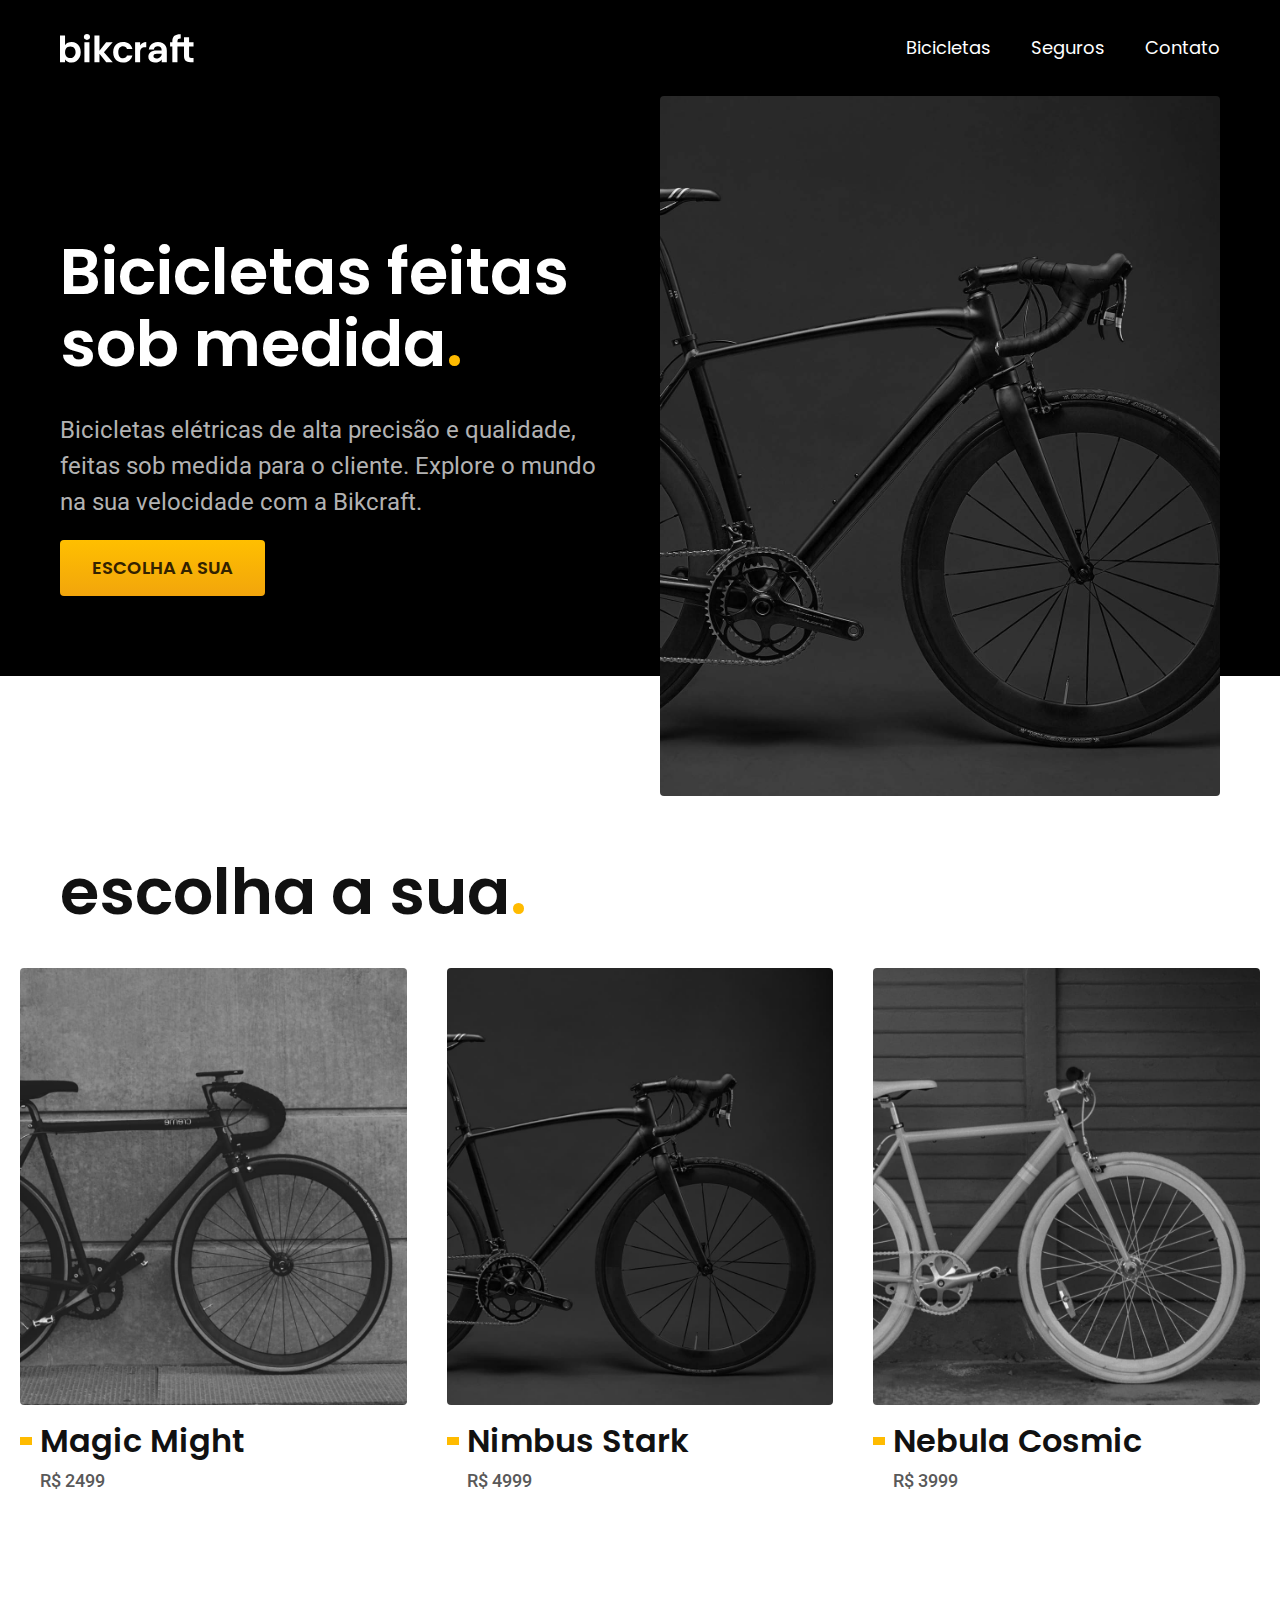
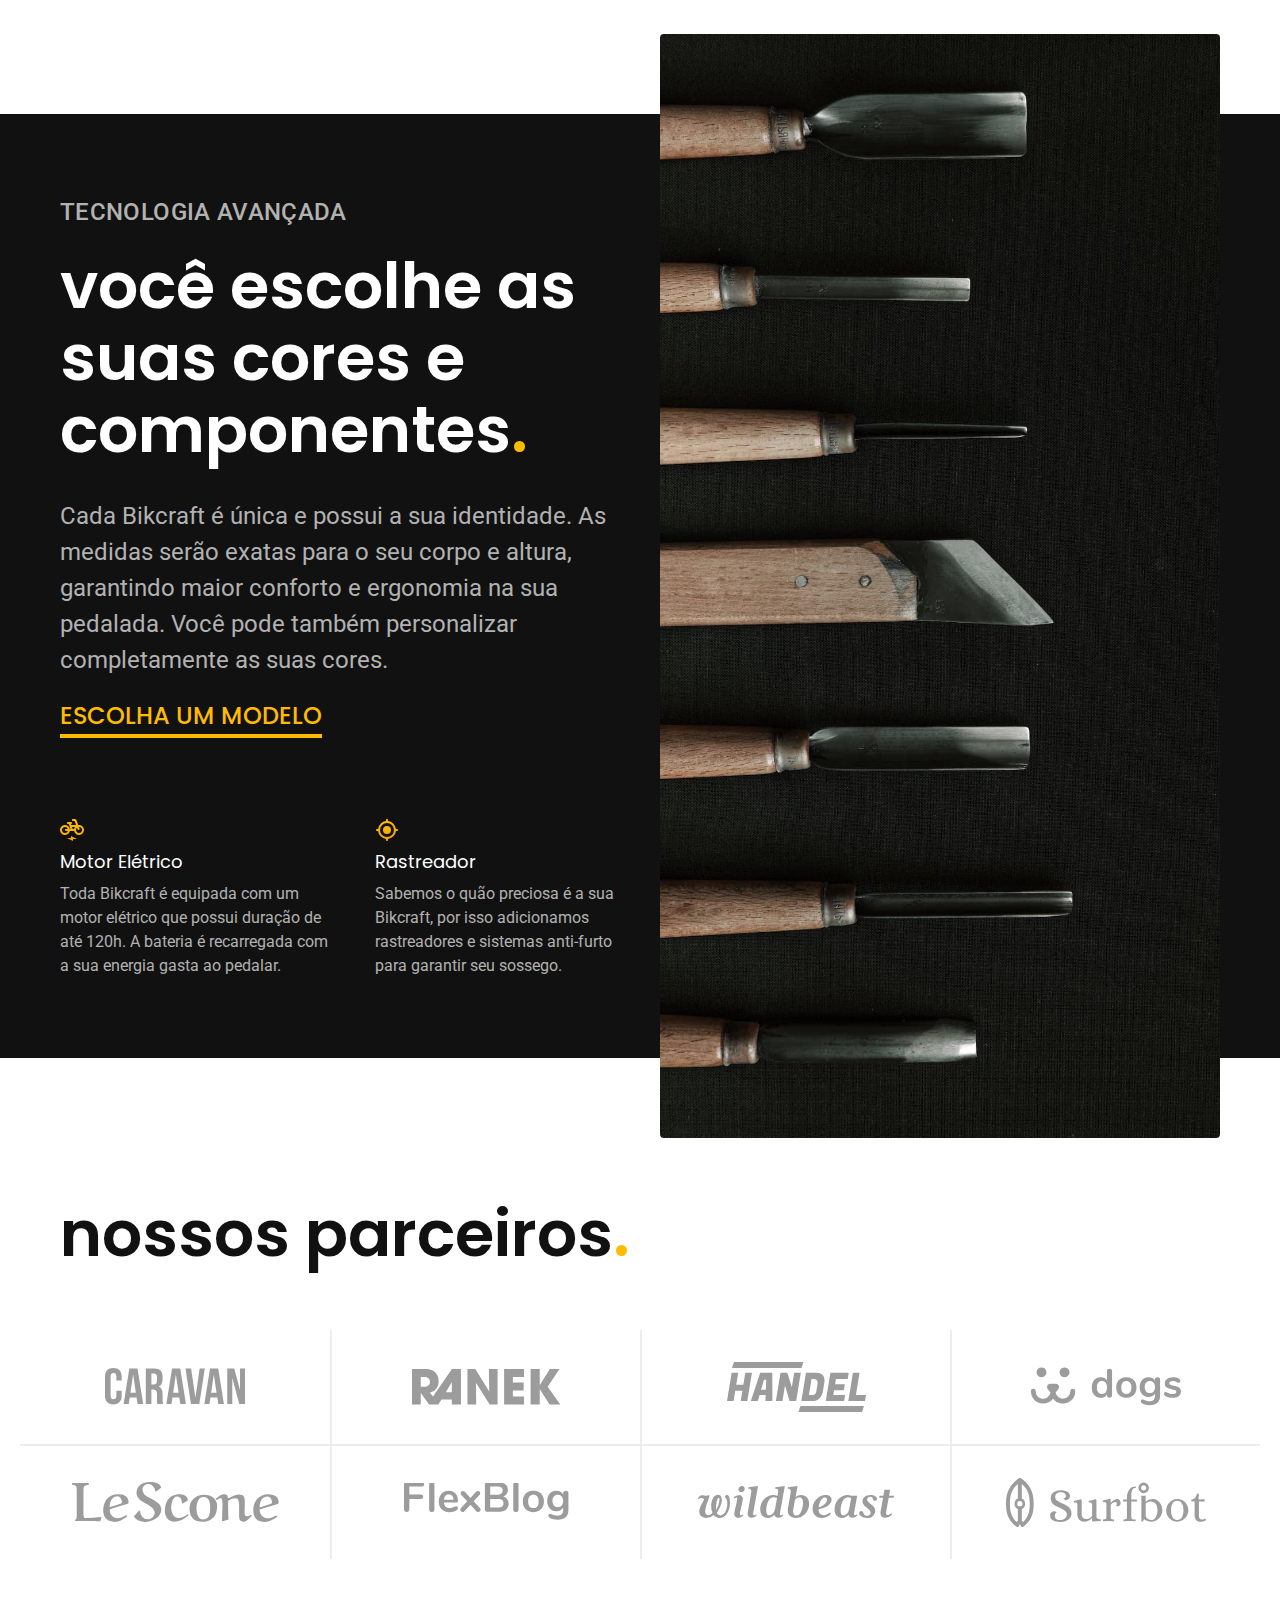
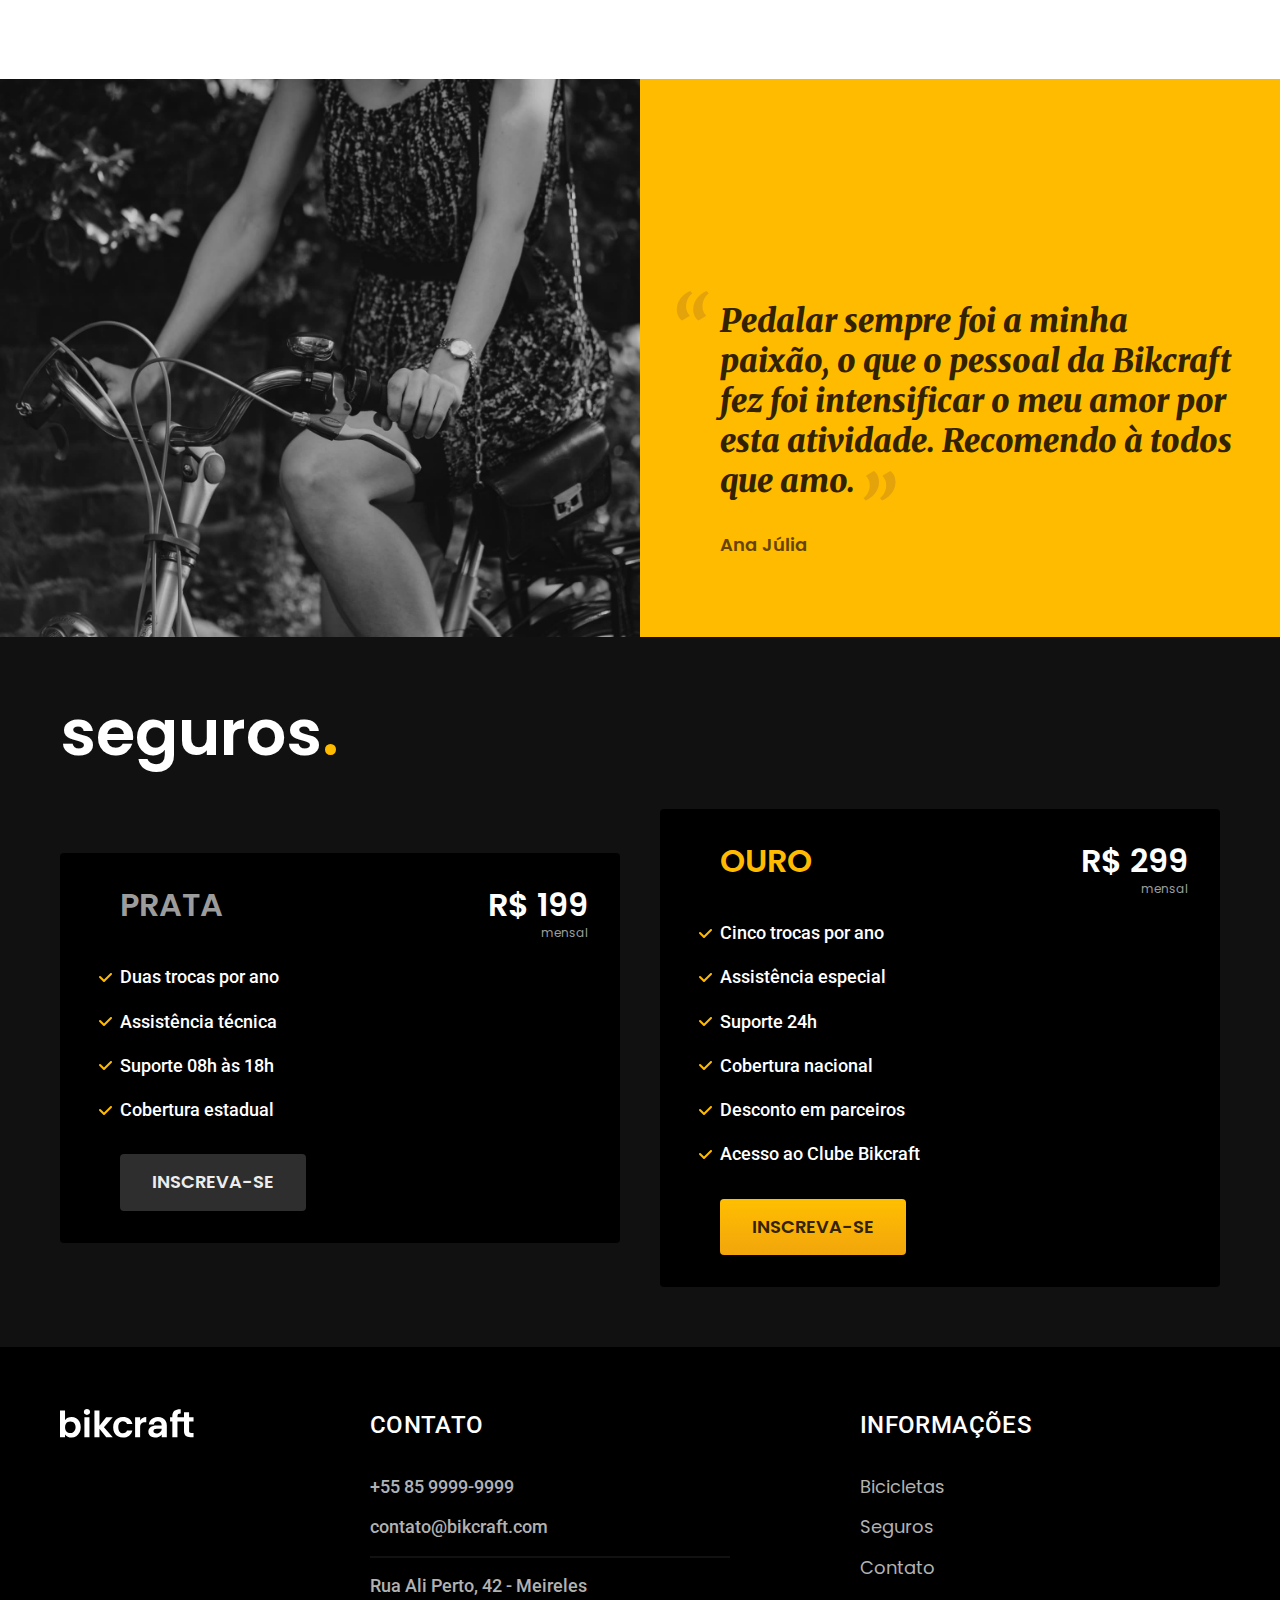
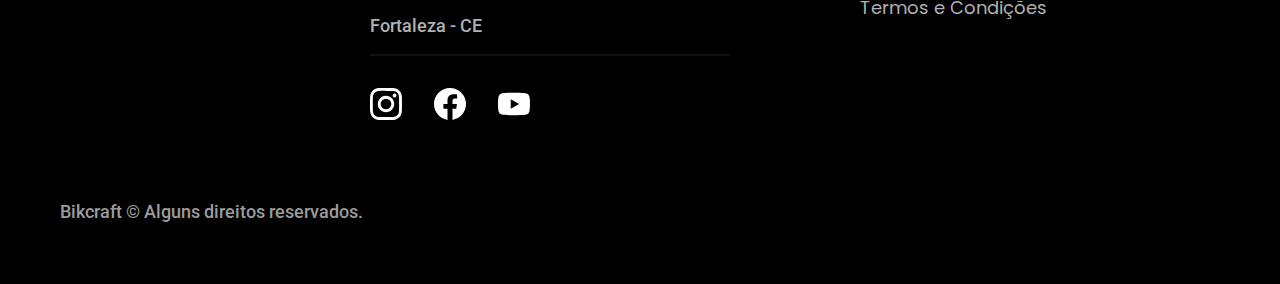
==== index.html @ 3d873d55 "Footer" ====
<!DOCTYPE html>
<html lang="pt-br">
<head>
  <meta charset="UTF-8">
  <meta name="viewport" content="width=device-width, initial-scale=1.0">
  <title>Bikcraft - Bicicletas Elétricas</title>
  <meta name="description" content="Bicicletas elétricas de alta precisão e qualidade feitas sob medida para o cliente. Explore o mundo na sua velocidade com a Bikcraft.">

  <link rel="stylesheet" href="/css/style.css">
  <link rel="preconnect" href="https://fonts.googleapis.com">
  <link rel="preconnect" href="https://fonts.gstatic.com" crossorigin>
  <link href="https://fonts.googleapis.com/css2?family=Merriweather:ital,opsz,wght@1,18..144,900&family=Poppins:wght@400;600&family=Roboto:wght@100..900&display=swap" rel="stylesheet">
</head>
<body>
  <header class="header-bg">
    <div class="header container">
      <a href="/">
        <img src="/img/bikcraft.svg" alt="Bikcraft">
      </a>
      <nav aria-label="primaria">
        <ul class="header-menu font-1-m cor-0">
          <li><a href="/bicicletas.html">Bicicletas</a></li>
          <li><a href="/seguros.html">Seguros</a></li>
          <li><a href="/contato.html">Contato</a></li>
        </ul>
      </nav>
    </div>
  </header>

  <main class="introducao-bg">
    <div class="introducao container">
      <div class="introducao-conteudo">
        <h1 class="font-1-xxl cor-0">Bicicletas feitas
        sob medida<span class="cor-p1">.</span></h1>
        <p class="font-2-l cor-5">Bicicletas elétricas de alta precisão e qualidade, feitas sob medida para o cliente. Explore o mundo na sua velocidade
        com a Bikcraft.</p>
        <a href="/bicicletas.html" class="botao">Escolha a sua</a>
      </div>
      <div>
        <img src="/img/fotos/introducao.jpg" alt="Bicicleta elétrica preta.">
      </div>
    </div>
  </main>

  <article class="bicicletas-lista">
    <h2 class="container font-1-xxl">escolha a sua<span class="cor-p1">.</span></h2>
    <ul>
      <li>
        <a href="/bicicletas/magic.html">
          <img src="/img/bicicletas/magic-home.jpg" alt="Bicicleta preta">
          <h3 class="font-1-xl">Magic Might</h3>
          <span class="font-2-m cor-8">R$ 2499</span>
        </a>
      </li>
      <li>
        <a href="/bicicletas/nimbus.html">
          <img src="/img/bicicletas/nimbus-home.jpg" alt="Bicicleta preta">
          <h3 class="font-1-xl">Nimbus Stark</h3>
          <span class="font-2-m cor-8">R$ 4999</span>
        </a>
      </li>
      <li>
        <a href="/bicicletas/nebula.html">
          <img src="/img/bicicletas/nebula-home.jpg" alt="Bicicleta preta">
          <h3 class="font-1-xl">Nebula Cosmic</h3>
          <span class="font-2-m cor-8">R$ 3999</span>
        </a>
      </li>
    </ul>
  </article>

  <article class="tecnologia-bg">
    <div class="tecnologia container">
      <div class="tecnologia-conteudo">
        <span class="font-2-l-b cor-5">Tecnologia Avançada</span>
        <h2 class="font-1-xxl cor-0">você escolhe as suas cores e componentes<span class="cor-p1">.</span></h2>
        <p class="font-2-l cor-5">Cada Bikcraft é única e possui a sua identidade. As medidas serão exatas para o seu corpo e altura, garantindo maior
        conforto e ergonomia na sua pedalada. Você pode também personalizar completamente as suas cores.</p>
        <a href="/bicicletas.html" class="link">Escolha um modelo</a>
        <div class="tecnologia-vantagens">
          <div>
            <img src="/img/icones/eletrica.svg" alt="">
            <h3 class="font-1-m cor-0">Motor Elétrico</h3>
            <p class="font-2-s cor-5">Toda Bikcraft é equipada com um motor elétrico que possui duração de até 120h. A bateria é recarregada com a sua energia gasta ao pedalar.</p>
          </div>
          <div>
            <img src="/img/icones/rastreador.svg" alt="">
            <h3 class="font-1-m cor-0">Rastreador</h3>
            <p class="font-2-s cor-5">Sabemos o quão preciosa é a sua Bikcraft, por isso adicionamos rastreadores e sistemas anti-furto para garantir seu sossego.</p>
          </div>
        </div>
      </div>
      <div class="tecnologia-imagem">
        <img src="/img/fotos/tecnologia.jpg" alt="">
      </div>
    </div>
  </article>

  <section class="parceiros" aria-label="Nossos Parceiros">
    <h2 class="container font-1-xxl">nossos parceiros<span class="cor-p1">.</span></h2>

    <ul>
      <li><img src="/img/parceiros/caravan.svg" alt="caravan"></li>
      <li><img src="/img/parceiros/ranek.svg" alt="ranek"></li>
      <li><img src="/img/parceiros/handel.svg" alt="handel.svg"></li>
      <li><img src="/img/parceiros/dogs.svg" alt="dogs"></li>
      <li><img src="/img/parceiros/lescone.svg" alt="lescone"></li>
      <li><img src="/img/parceiros/flexblog.svg" alt="flexblog"></li>
      <li><img src="/img/parceiros/wildbeast.svg" alt="wildbeast.svg"></li>
      <li><img src="/img/parceiros/surfbot.svg" alt="surfbot"></li>
    </ul>
  </section>

  <section class="depoimento" aria-label="Depoimento">
    <div>
      <img src="/img/fotos/depoimento.jpg" alt="Pessoa pedalando uma bicicleta Bikcraft">
    </div>
    <div class="depoimento-conteudo">
      <blockquote class="font-1-xl cor-p5">
        <p>Pedalar sempre foi a minha paixão, o que o pessoal da Bikcraft fez foi intensificar o meu amor por esta atividade.
        Recomendo à todos que amo.</p>
      </blockquote>
      <span class="font-1-m-b cor-p4">Ana Júlia</span>
    </div>
  </section>

  <article class="seguros-bg">
    <div class="seguros container">
      <h2 class="font-1-xxl cor-0">seguros<span class="cor-p1">.</span></h2>
      <div class="seguros-item">
        <h3 class="font-1-xl cor-6">PRATA</h3>
        <span class="font-1-xl cor-0">R$ 199 <span class="font-1-xs cor-6">mensal</span></span>
        <ul class="font-2-m cor-0">
          <li>Duas trocas por ano</li>
          <li>Assistência técnica</li>
          <li>Suporte 08h às 18h</li>
          <li>Cobertura estadual</li>
        </ul>
        <a href="/orcamento.html" class="botao secundario">Inscreva-se</a>
      </div>
      <div class="seguros-item">
        <h3 class="font-1-xl cor-p1">OURO</h3>
        <span class="font-1-xl cor-0">R$ 299 <span class="font-1-xs cor-6">mensal</span></span>
        <ul class="font-2-m cor-0">
          <li>Cinco trocas por ano</li>
          <li>Assistência especial</li>
          <li>Suporte 24h</li>
          <li>Cobertura nacional</li>
          <li>Desconto em parceiros</li>
          <li>Acesso ao Clube Bikcraft</li>
        </ul>
        <a href="/orcamento.html" class="botao">Inscreva-se</a>
      </div>
    </div>
  </article>

<footer class="footer-bg">
  <div class="footer container">
    <img src="./img/bikcraft.svg" alt="Bikcraft">
    <div class="footer-contato">
      <h3 class="font-2-l-b cor-0">Contato</h3>
      <ul class="font-2-m cor-5">
        <li><a href="tel:552199999999">+55 85 9999-9999</a></li>
        <li><a href="mailto:contato@bikcraft.com">contato@bikcraft.com</a></li>
        <li>Rua Ali Perto, 42 - Meireles</li>
        <li>Fortaleza - CE</li>
      </ul>
      <div class="footer-redes">
        <a href="./">
          <img src="./img/redes/instagram.svg" alt="Instagram">
        </a>
        <a href="./">
          <img src="./img/redes/facebook.svg" alt="Facebook">
        </a>
        <a href="./">
          <img src="./img/redes/youtube.svg" alt="Youtube">
        </a>
      </div>
    </div>
    <div class="footer-informacoes">
      <h3 class="font-2-l-b cor-0">Informações</h3>
      <nav>
        <ul class="font-1-m cor-5">
          <li><a href="./bicicletas.html">Bicicletas</a></li>
          <li><a href="./seguros.html">Seguros</a></li>
          <li><a href="./contato.html">Contato</a></li>
          <li><a href="./termos.html">Termos e Condições</a></li>
        </ul>
      </nav>
    </div>
    <p class="footer-copy font-2-m cor-6">Bikcraft © Alguns direitos reservados.</p>
  </div>
</footer>
</body>
</html>
---- css/style.css ----
@import "./global/global.css";
@import "./utilidades/tipografia.css";
@import "./utilidades/cores.css";

@import "./global/header.css";
@import "./global/footer.css";

/* Utilidades */
@import "./utilidades/componentes.css";

/* Home */
@import "./home/introducao.css";
@import "./home/tecnologia.css";
@import "./home/parceiros.css";
@import "./home/depoimento.css";

/* Bicicletas */
@import "./bicicletas/bicicletas-lista.css";

/* Seguros */
@import "./seguros/seguros.css";
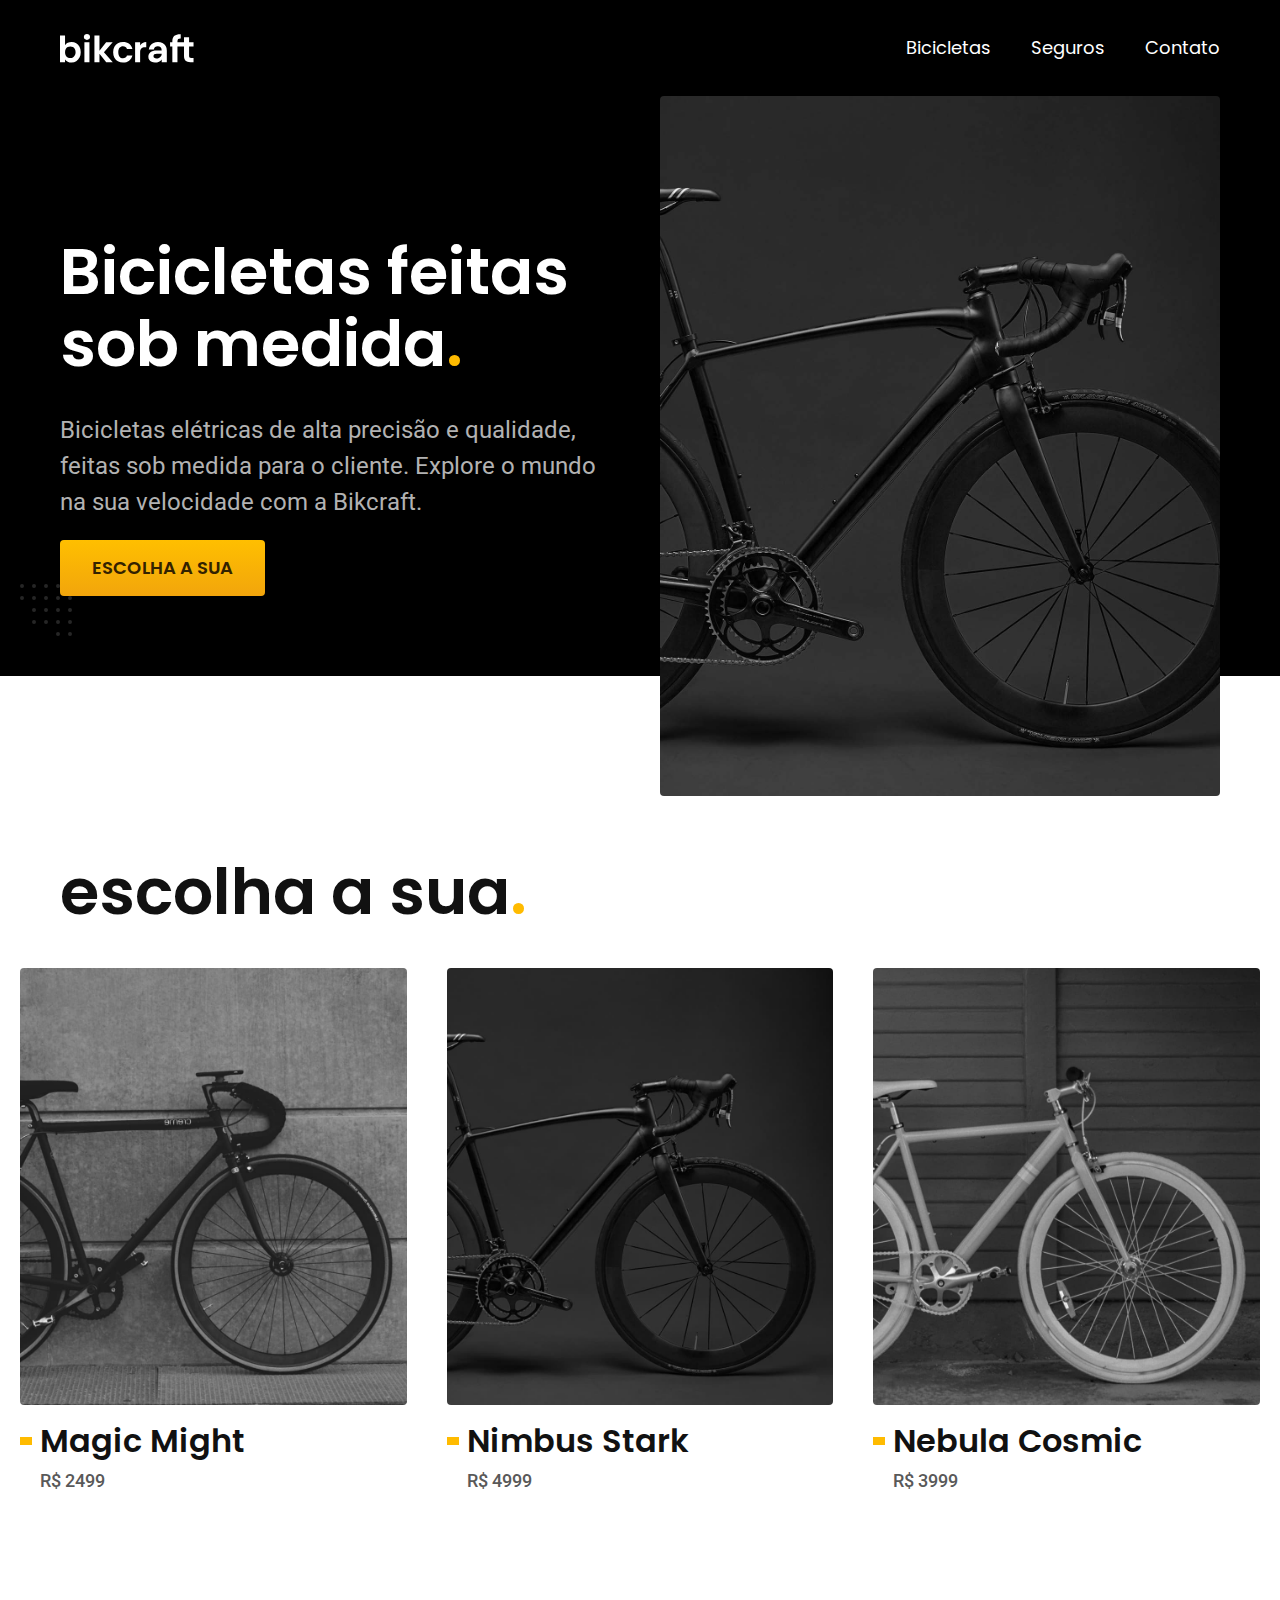
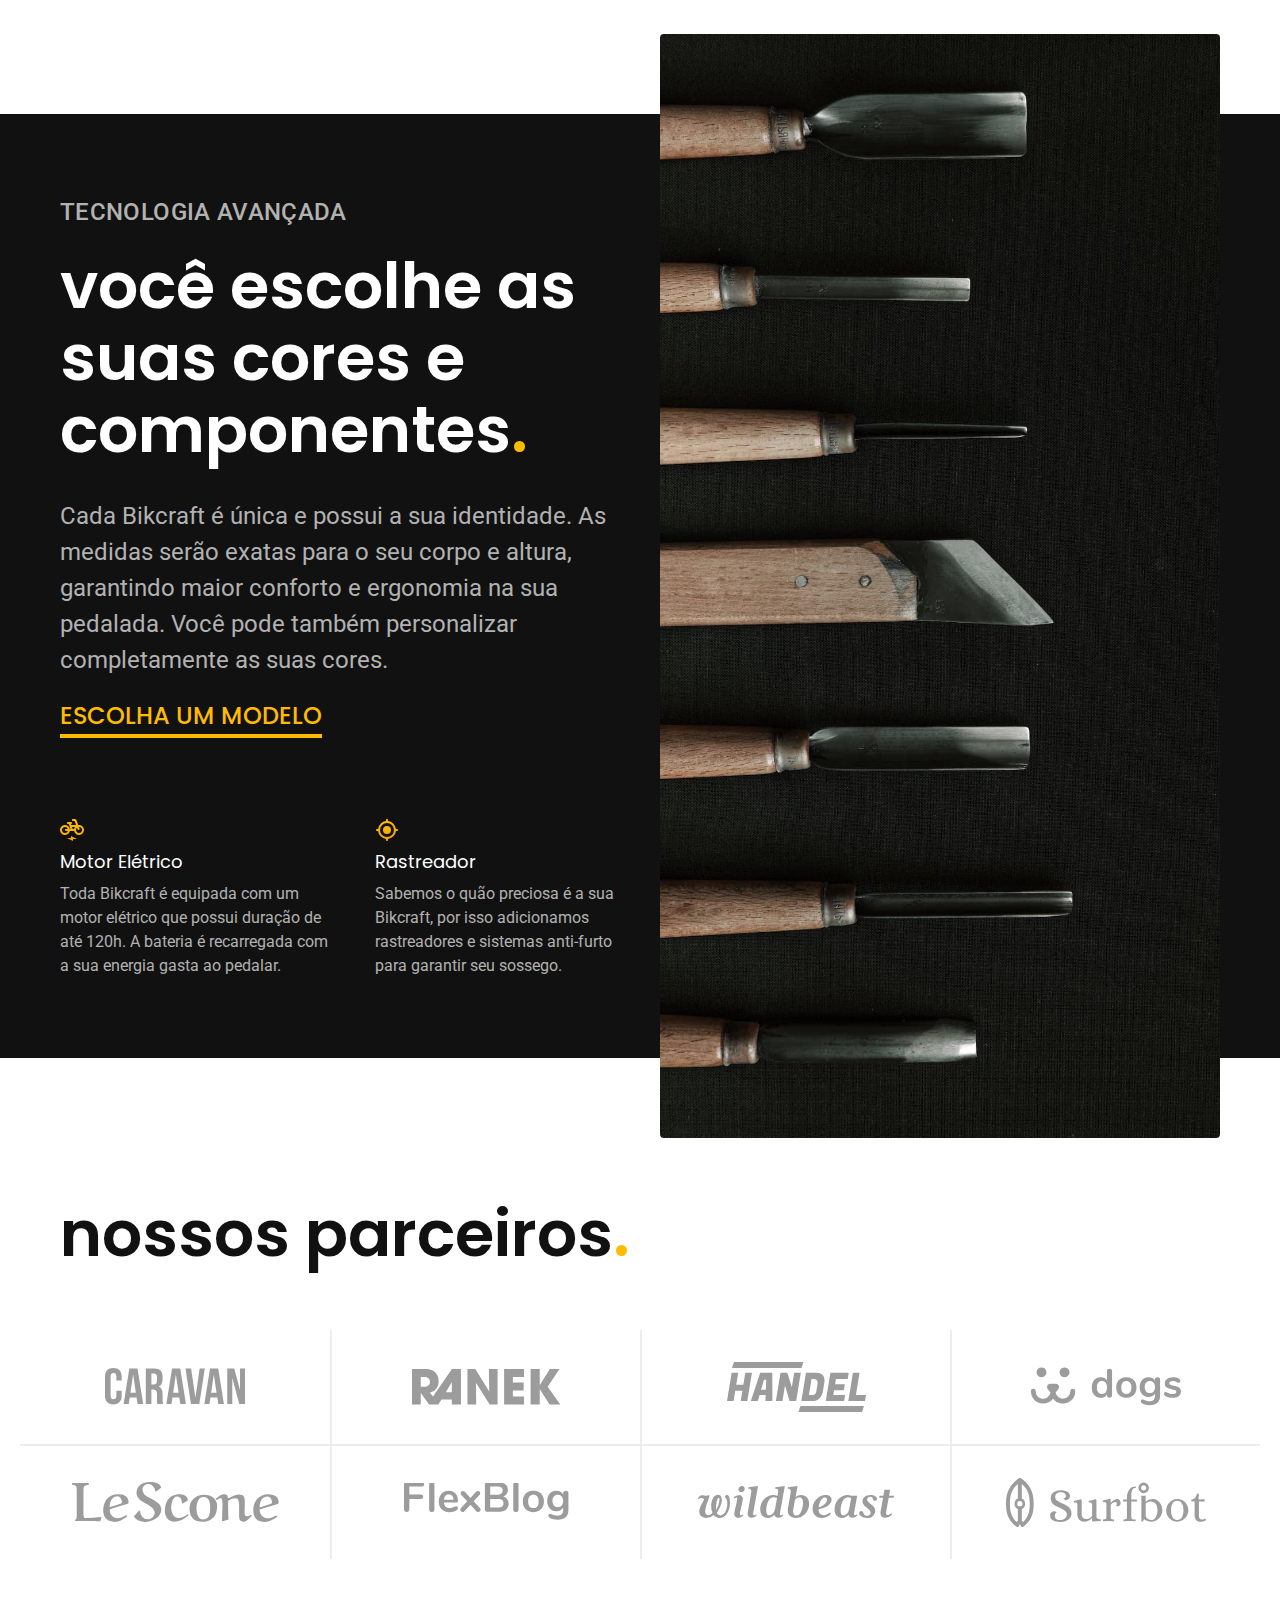
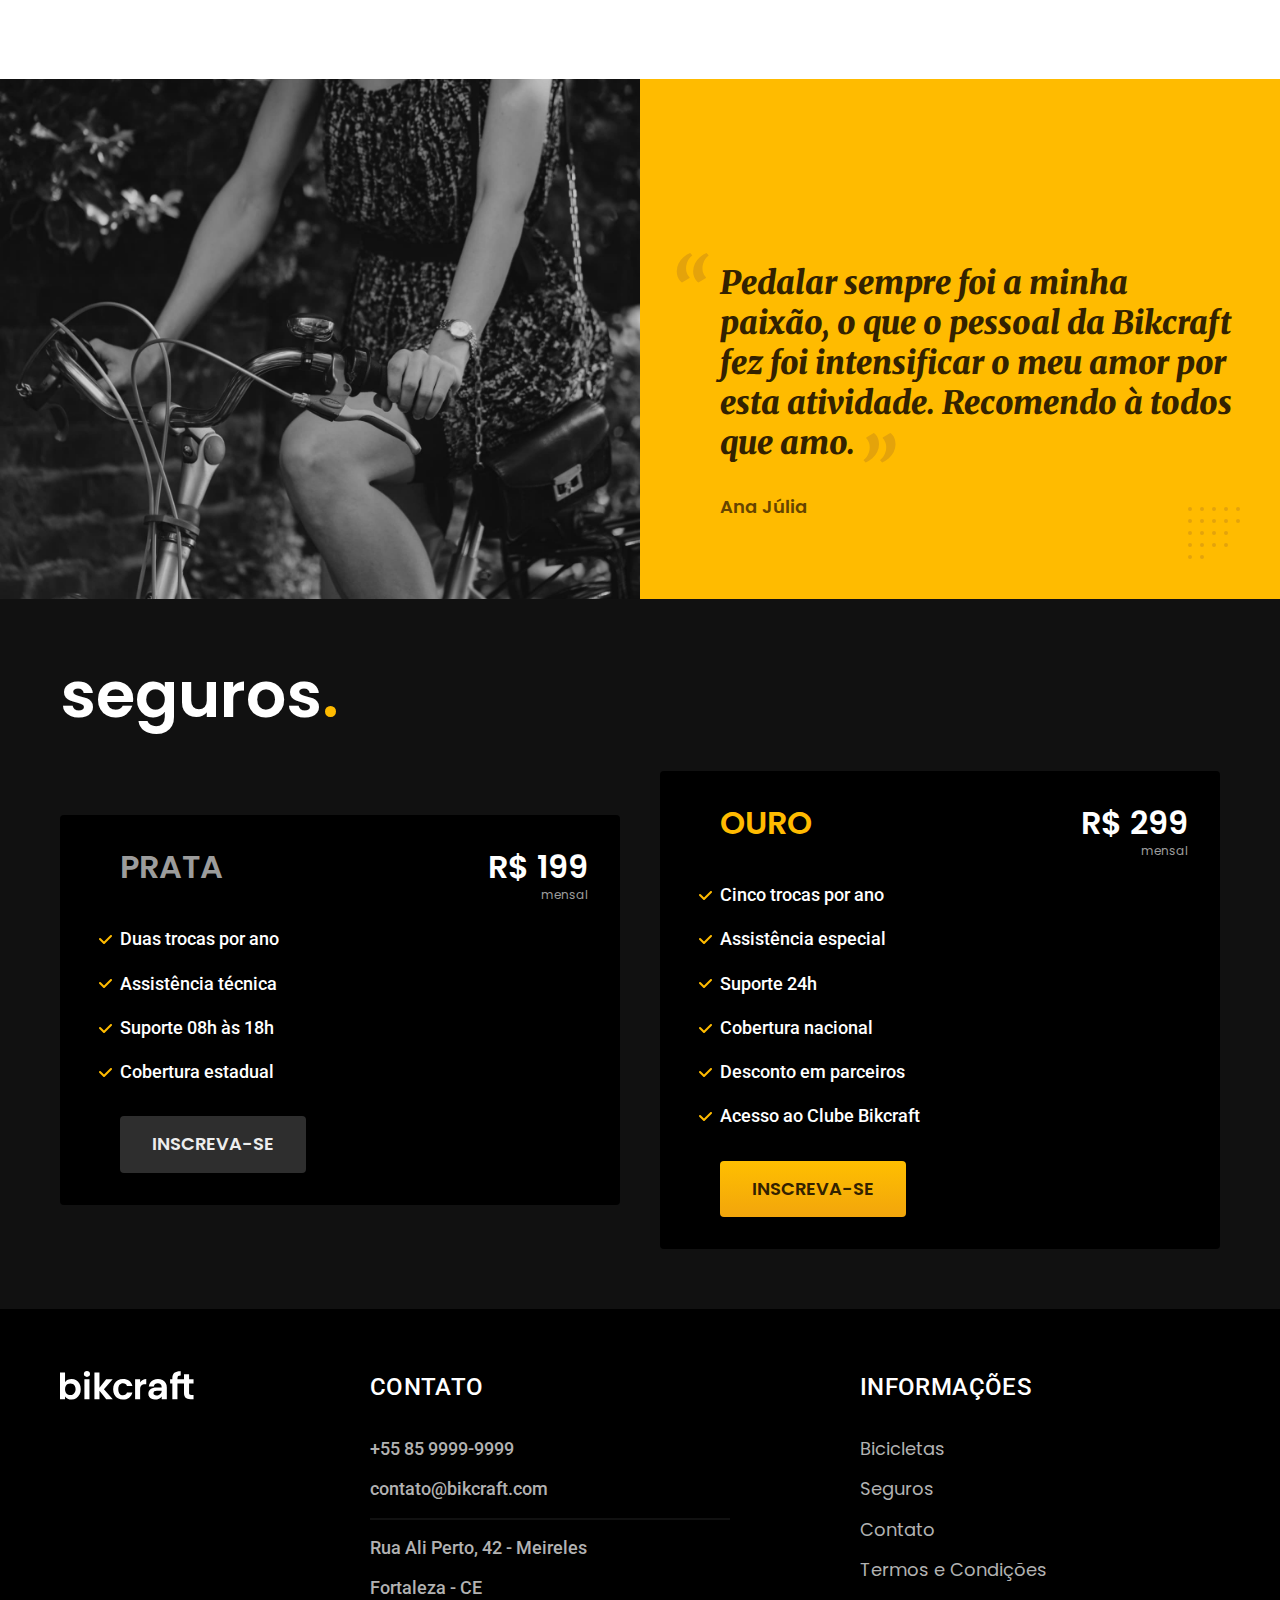
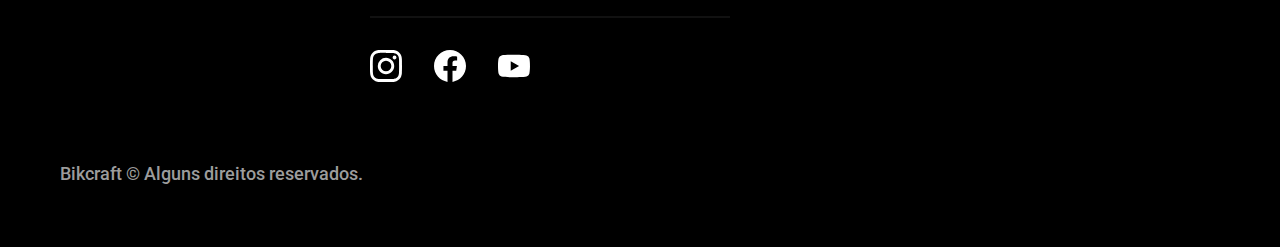
==== commit 5e9821ff: "Otimizações" ====
--- a/index.html
+++ b/index.html
@@ -6,6 +6,7 @@
   <title>Bikcraft - Bicicletas Elétricas</title>
   <meta name="description" content="Bicicletas elétricas de alta precisão e qualidade feitas sob medida para o cliente. Explore o mundo na sua velocidade com a Bikcraft.">
 
+  <link rel="preload" href="/css/style.css" as="style">
   <link rel="stylesheet" href="/css/style.css">
   <link rel="preconnect" href="https://fonts.googleapis.com">
   <link rel="preconnect" href="https://fonts.gstatic.com" crossorigin>
@@ -15,7 +16,7 @@
   <header class="header-bg">
     <div class="header container">
       <a href="/">
-        <img src="/img/bikcraft.svg" alt="Bikcraft">
+        <img src="/img/bikcraft.svg" width="136" height="32" alt="Bikcraft">
       </a>
       <nav aria-label="primaria">
         <ul class="header-menu font-1-m cor-0">
@@ -36,9 +37,10 @@
         com a Bikcraft.</p>
         <a href="/bicicletas.html" class="botao">Escolha a sua</a>
       </div>
-      <div>
-        <img src="/img/fotos/introducao.jpg" alt="Bicicleta elétrica preta.">
-      </div>
+      <picture>
+        <source media="(max-width: 800px)" srcset="/img/bicicletas/nimbus.jpg">
+        <img src="/img/fotos/introducao.jpg" width="1280" height="1600" alt="Bicicleta elétrica preta.">
+      </picture>
     </div>
   </main>
 
@@ -47,21 +49,21 @@
     <ul>
       <li>
         <a href="/bicicletas/magic.html">
-          <img src="/img/bicicletas/magic-home.jpg" alt="Bicicleta preta">
+          <img src="/img/bicicletas/magic-home.jpg" width="920" height="1040" alt="Bicicleta preta">
           <h3 class="font-1-xl">Magic Might</h3>
           <span class="font-2-m cor-8">R$ 2499</span>
         </a>
       </li>
       <li>
         <a href="/bicicletas/nimbus.html">
-          <img src="/img/bicicletas/nimbus-home.jpg" alt="Bicicleta preta">
+          <img src="/img/bicicletas/nimbus-home.jpg" width="920" height="1040" alt="Bicicleta preta">
           <h3 class="font-1-xl">Nimbus Stark</h3>
           <span class="font-2-m cor-8">R$ 4999</span>
         </a>
       </li>
       <li>
         <a href="/bicicletas/nebula.html">
-          <img src="/img/bicicletas/nebula-home.jpg" alt="Bicicleta preta">
+          <img src="/img/bicicletas/nebula-home.jpg" width="920" height="1040" alt="Bicicleta preta">
           <h3 class="font-1-xl">Nebula Cosmic</h3>
           <span class="font-2-m cor-8">R$ 3999</span>
         </a>
@@ -79,19 +81,19 @@
         <a href="/bicicletas.html" class="link">Escolha um modelo</a>
         <div class="tecnologia-vantagens">
           <div>
-            <img src="/img/icones/eletrica.svg" alt="">
+            <img src="/img/icones/eletrica.svg" width="24" height="24" alt="">
             <h3 class="font-1-m cor-0">Motor Elétrico</h3>
             <p class="font-2-s cor-5">Toda Bikcraft é equipada com um motor elétrico que possui duração de até 120h. A bateria é recarregada com a sua energia gasta ao pedalar.</p>
           </div>
           <div>
-            <img src="/img/icones/rastreador.svg" alt="">
+            <img src="/img/icones/rastreador.svg" width="24" height="24" alt="">
             <h3 class="font-1-m cor-0">Rastreador</h3>
             <p class="font-2-s cor-5">Sabemos o quão preciosa é a sua Bikcraft, por isso adicionamos rastreadores e sistemas anti-furto para garantir seu sossego.</p>
           </div>
         </div>
       </div>
       <div class="tecnologia-imagem">
-        <img src="/img/fotos/tecnologia.jpg" alt="">
+        <img src="/img/fotos/tecnologia.jpg" width="1200" height="1920" alt="">
       </div>
     </div>
   </article>
@@ -100,20 +102,20 @@
     <h2 class="container font-1-xxl">nossos parceiros<span class="cor-p1">.</span></h2>
 
     <ul>
-      <li><img src="/img/parceiros/caravan.svg" alt="caravan"></li>
-      <li><img src="/img/parceiros/ranek.svg" alt="ranek"></li>
-      <li><img src="/img/parceiros/handel.svg" alt="handel.svg"></li>
-      <li><img src="/img/parceiros/dogs.svg" alt="dogs"></li>
-      <li><img src="/img/parceiros/lescone.svg" alt="lescone"></li>
-      <li><img src="/img/parceiros/flexblog.svg" alt="flexblog"></li>
-      <li><img src="/img/parceiros/wildbeast.svg" alt="wildbeast.svg"></li>
-      <li><img src="/img/parceiros/surfbot.svg" alt="surfbot"></li>
+      <li><img src="/img/parceiros/caravan.svg" width="140" height="38" alt="caravan"></li>
+      <li><img src="/img/parceiros/ranek.svg" width="149" height="36" alt="ranek"></li>
+      <li><img src="/img/parceiros/handel.svg" width="139" height="50" alt="handel.svg"></li>
+      <li><img src="/img/parceiros/dogs.svg" width="152" height="39" alt="dogs"></li>
+      <li><img src="/img/parceiros/lescone.svg" width="208" height="41" alt="lescone"></li>
+      <li><img src="/img/parceiros/flexblog.svg" width="165" height="38" alt="flexblog"></li>
+      <li><img src="/img/parceiros/wildbeast.svg" width="196" height="34" alt="wildbeast.svg"></li>
+      <li><img src="/img/parceiros/surfbot.svg" width="200" height="49" alt="surfbot"></li>
     </ul>
   </section>
 
   <section class="depoimento" aria-label="Depoimento">
     <div>
-      <img src="/img/fotos/depoimento.jpg" alt="Pessoa pedalando uma bicicleta Bikcraft">
+      <img src="/img/fotos/depoimento.jpg" width="1560" height="1360" alt="Pessoa pedalando uma bicicleta Bikcraft">
     </div>
     <div class="depoimento-conteudo">
       <blockquote class="font-1-xl cor-p5">
@@ -154,42 +156,42 @@
     </div>
   </article>
 
-<footer class="footer-bg">
-  <div class="footer container">
-    <img src="./img/bikcraft.svg" alt="Bikcraft">
-    <div class="footer-contato">
-      <h3 class="font-2-l-b cor-0">Contato</h3>
-      <ul class="font-2-m cor-5">
-        <li><a href="tel:552199999999">+55 85 9999-9999</a></li>
-        <li><a href="mailto:contato@bikcraft.com">contato@bikcraft.com</a></li>
-        <li>Rua Ali Perto, 42 - Meireles</li>
-        <li>Fortaleza - CE</li>
-      </ul>
-      <div class="footer-redes">
-        <a href="./">
-          <img src="./img/redes/instagram.svg" alt="Instagram">
-        </a>
-        <a href="./">
-          <img src="./img/redes/facebook.svg" alt="Facebook">
-        </a>
-        <a href="./">
-          <img src="./img/redes/youtube.svg" alt="Youtube">
-        </a>
+  <footer class="footer-bg">
+    <div class="footer container">
+      <img src="./img/bikcraft.svg" width="136" height="32" alt="Bikcraft">
+      <div class="footer-contato">
+        <h3 class="font-2-l-b cor-0">Contato</h3>
+        <ul class="font-2-m cor-5">
+          <li><a href="tel:558599999999">+55 85 9999-9999</a></li>
+          <li><a href="mailto:contato@bikcraft.com">contato@bikcraft.com</a></li>
+          <li>Rua Ali Perto, 42 - Meireles</li>
+          <li>Fortaleza - CE</li>
+        </ul>
+        <div class="footer-redes">
+          <a href="./">
+            <img src="./img/redes/instagram.svg" width="32" height="32" alt="Instagram">
+          </a>
+          <a href="./">
+            <img src="./img/redes/facebook.svg" width="32" height="32" alt="Facebook">
+          </a>
+          <a href="./">
+            <img src="./img/redes/youtube.svg" width="32" height="32" alt="Youtube">
+          </a>
+        </div>
       </div>
+      <div class="footer-informacoes">
+        <h3 class="font-2-l-b cor-0">Informações</h3>
+        <nav>
+          <ul class="font-1-m cor-5">
+            <li><a href="./bicicletas.html">Bicicletas</a></li>
+            <li><a href="./seguros.html">Seguros</a></li>
+            <li><a href="./contato.html">Contato</a></li>
+            <li><a href="./termos.html">Termos e Condições</a></li>
+          </ul>
+        </nav>
+      </div>
+      <p class="footer-copy font-2-m cor-6">Bikcraft © Alguns direitos reservados.</p>
     </div>
-    <div class="footer-informacoes">
-      <h3 class="font-2-l-b cor-0">Informações</h3>
-      <nav>
-        <ul class="font-1-m cor-5">
-          <li><a href="./bicicletas.html">Bicicletas</a></li>
-          <li><a href="./seguros.html">Seguros</a></li>
-          <li><a href="./contato.html">Contato</a></li>
-          <li><a href="./termos.html">Termos e Condições</a></li>
-        </ul>
-      </nav>
-    </div>
-    <p class="footer-copy font-2-m cor-6">Bikcraft © Alguns direitos reservados.</p>
-  </div>
-</footer>
+  </footer>
 </body>
 </html>
--- a/css/style.css
+++ b/css/style.css
@@ -7,6 +7,7 @@
 
 /* Utilidades */
 @import "./utilidades/componentes.css";
+@import "./utilidades/formulario.css";
 
 /* Home */
 @import "./home/introducao.css";
@@ -16,6 +17,23 @@
 
 /* Bicicletas */
 @import "./bicicletas/bicicletas-lista.css";
+@import "./bicicletas/bicicletas.css";
+
+/* Bicicleta */
+@import "./bicicleta/bicicleta.css";
+@import "./bicicleta/seguro.css";
 
 /* Seguros */
 @import "./seguros/seguros.css";
+@import "./seguros/vantagens.css";
+@import "./seguros/perguntas.css";
+
+/* Contato */
+@import "./contato/contato.css";
+@import "./contato/lojas.css";
+
+/* Orçamento */
+@import "./orcamento/orcamento.css";
+
+/* Termos */
+@import "./termos/termos.css";
--- a/css/style.css
+++ b/css/style.css
@@ -7,6 +7,7 @@
 
 /* Utilidades */
 @import "./utilidades/componentes.css";
+@import "./utilidades/formulario.css";
 
 /* Home */
 @import "./home/introducao.css";
@@ -16,6 +17,23 @@
 
 /* Bicicletas */
 @import "./bicicletas/bicicletas-lista.css";
+@import "./bicicletas/bicicletas.css";
+
+/* Bicicleta */
+@import "./bicicleta/bicicleta.css";
+@import "./bicicleta/seguro.css";
 
 /* Seguros */
 @import "./seguros/seguros.css";
+@import "./seguros/vantagens.css";
+@import "./seguros/perguntas.css";
+
+/* Contato */
+@import "./contato/contato.css";
+@import "./contato/lojas.css";
+
+/* Orçamento */
+@import "./orcamento/orcamento.css";
+
+/* Termos */
+@import "./termos/termos.css";
